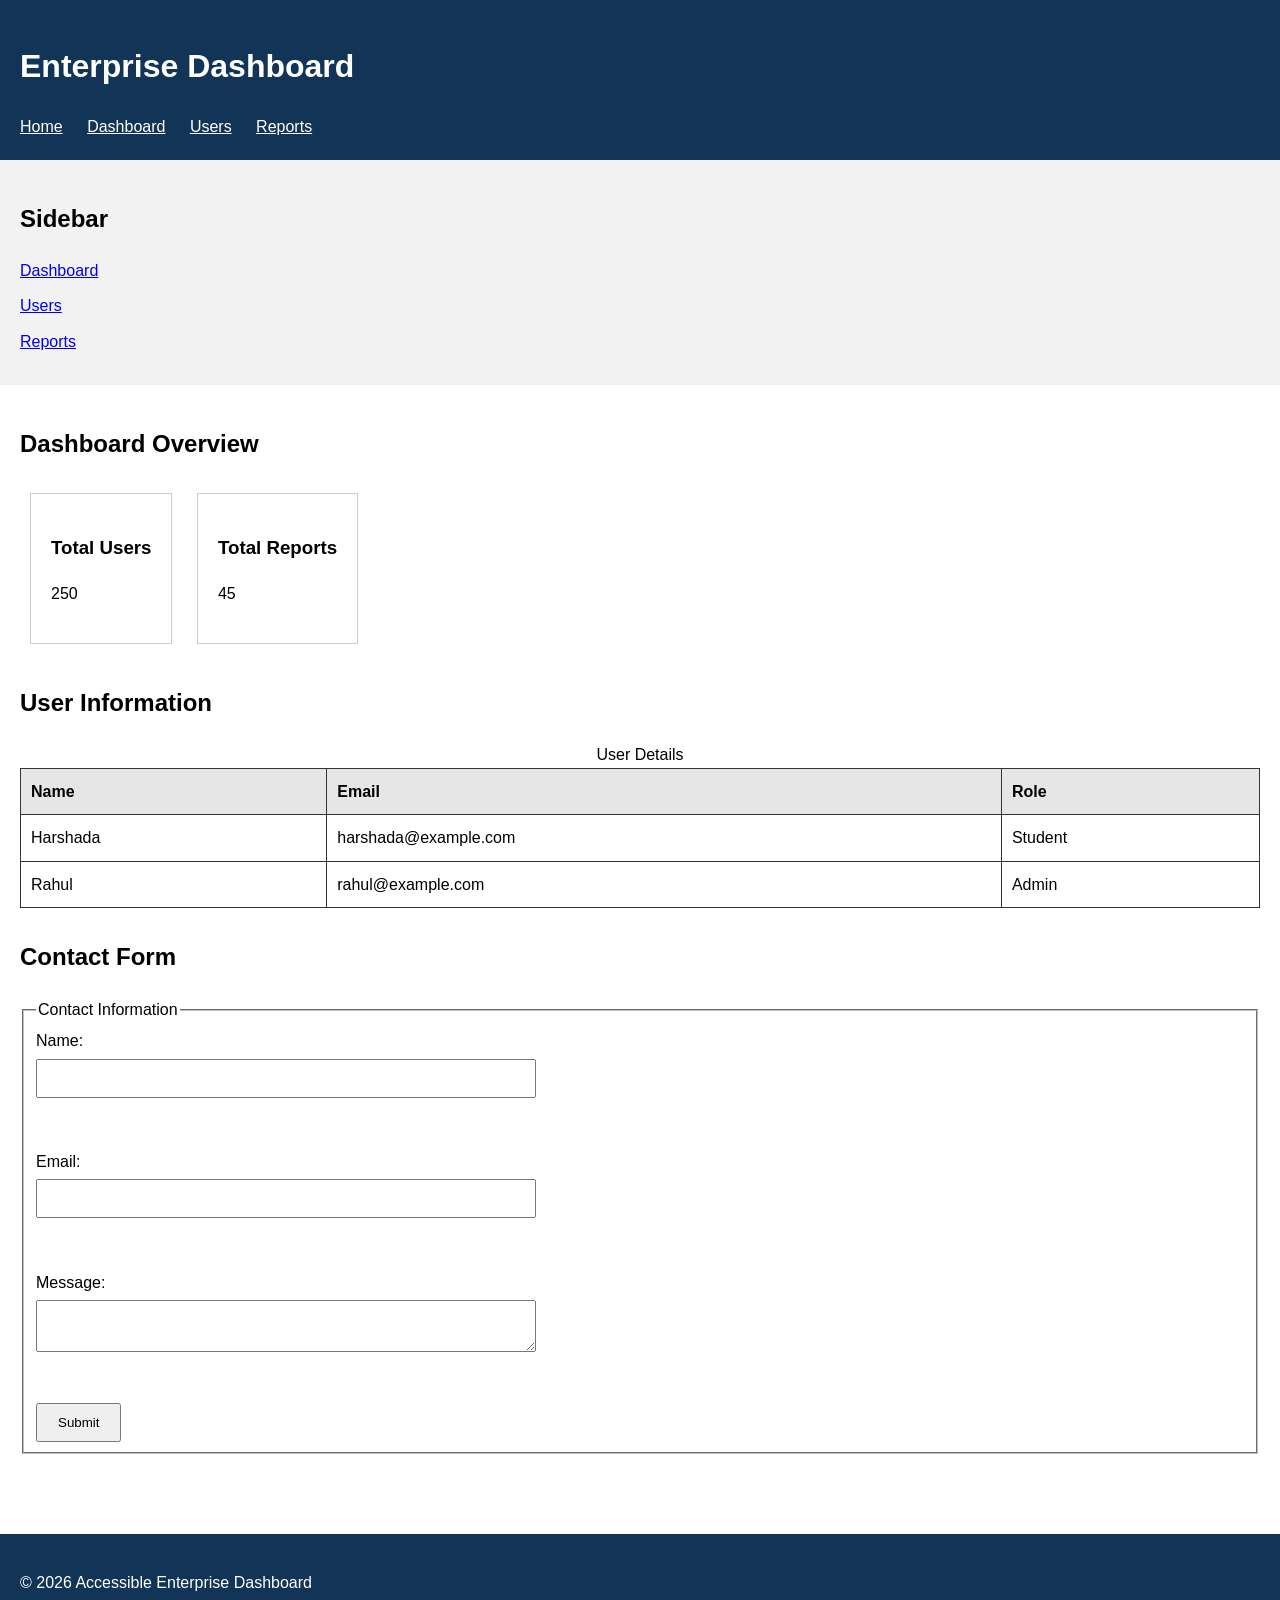
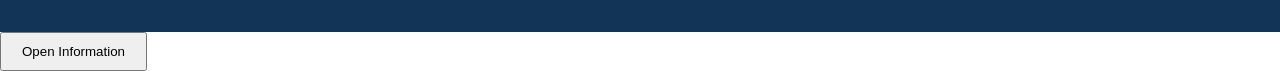
==== index.html @ a275347c "Fix project folder structure" ====
<!DOCTYPE html>
<html lang="en">

<head>
    <meta charset="UTF-8">
    <meta name="viewport" content="width=device-width, initial-scale=1.0">
    <title>Accessible Enterprise Dashboard</title>
    <link rel="stylesheet" href="css/style.css">
</head>

<body>

    <header>
        <h1>Enterprise Dashboard</h1>

        <nav aria-label="Main navigation">
            <a href="index.html">Home</a>
            <a href="pages/dashboard.html">Dashboard</a>
            <a href="pages/users.html">Users</a>
            <a href="pages/reports.html">Reports</a>
        </nav>
    </header>

    <aside>
        <h2>Sidebar</h2>

        <nav aria-label="Sidebar navigation">
            <a href="pages/dashboard.html">Dashboard</a>
            <a href="pages/users.html">Users</a>
            <a href="pages/reports.html">Reports</a>
        </nav>
    </aside>

    <main>

        <section>
            <h2>Dashboard Overview</h2>

            <article>
                <h3>Total Users</h3>
                <p>250</p>
            </article>

            <article>
                <h3>Total Reports</h3>
                <p>45</p>
            </article>
        </section>

        <section>
            <h2>User Information</h2>

            <table>
                <caption>User Details</caption>

                <thead>
                    <tr>
                        <th scope="col">Name</th>
                        <th scope="col">Email</th>
                        <th scope="col">Role</th>
                    </tr>
                </thead>

                <tbody>
                    <tr>
                        <td>Harshada</td>
                        <td>harshada@example.com</td>
                        <td>Student</td>
                    </tr>

                    <tr>
                        <td>Rahul</td>
                        <td>rahul@example.com</td>
                        <td>Admin</td>
                    </tr>
                </tbody>
            </table>
        </section>

        <section>
            <h2>Contact Form</h2>

            <form>

                <fieldset>

                    <legend>Contact Information</legend>

                    <label for="name">Name:</label>
                    <input
                        type="text"
                        id="name"
                        name="name"
                        required
                        aria-required="true">

                    <br><br>

                    <label for="email">Email:</label>
                    <input
                        type="email"
                        id="email"
                        name="email"
                        required
                        aria-required="true">

                    <br><br>

                    <label for="message">Message:</label>
                    <textarea
                        id="message"
                        name="message"
                        required></textarea>

                    <br><br>

                    <button type="submit">Submit</button>

                </fieldset>

            </form>
        </section>

    </main>

    <footer>
        <p>&copy; 2026 Accessible Enterprise Dashboard</p>
    </footer>
<dialog id="infoDialog">

    <h2>Dashboard Information</h2>

    <p>
        This dashboard provides accessible information about users,
        reports, and system activities.
    </p>

    <button
        type="button"
        onclick="document.getElementById('infoDialog').close()">
        Close
    </button>

</dialog>

<button
    type="button"
    onclick="document.getElementById('infoDialog').showModal()">
    Open Information
</button>
    
</body>

</html>
---- css/style.css ----
* {
    box-sizing: border-box;
}

body {
    margin: 0;
    font-family: Arial, sans-serif;
    line-height: 1.6;
}

header {
    background: #123456;
    color: white;
    padding: 20px;
}

header nav a {
    color: white;
    margin-right: 20px;
}

aside {
    padding: 20px;
    background: #f2f2f2;
}

aside a {
    display: block;
    margin-bottom: 10px;
}

main {
    padding: 20px;
}

section {
    margin-bottom: 30px;
}

article {
    display: inline-block;
    padding: 20px;
    margin: 10px;
    border: 1px solid #ccc;
}

table {
    width: 100%;
    border-collapse: collapse;
}

th,
td {
    border: 1px solid #333;
    padding: 10px;
    text-align: left;
}

th {
    background: #e6e6e6;
}

input,
textarea {
    display: block;
    width: 100%;
    max-width: 500px;
    padding: 10px;
    margin-top: 5px;
}

button {
    padding: 10px 20px;
    cursor: pointer;
}

footer {
    background: #123456;
    color: white;
    padding: 20px;
    margin-top: 30px;
}
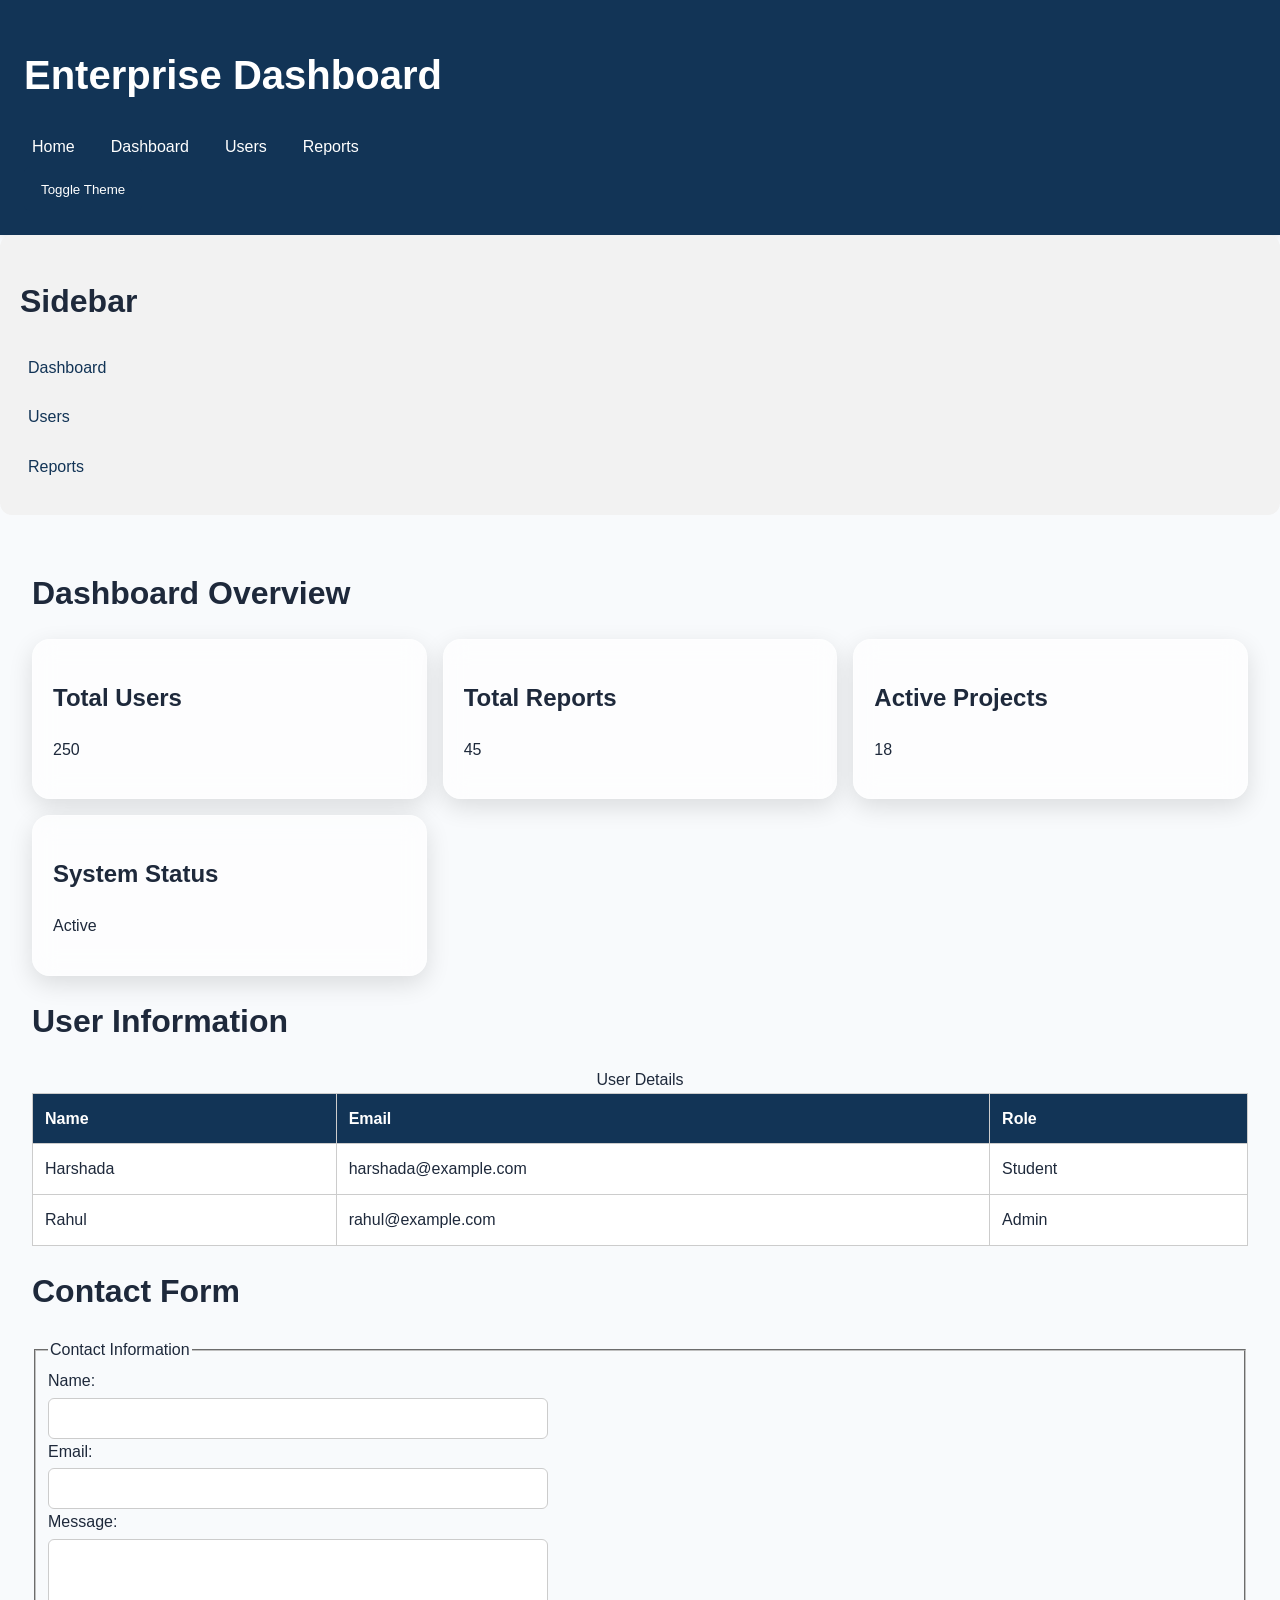
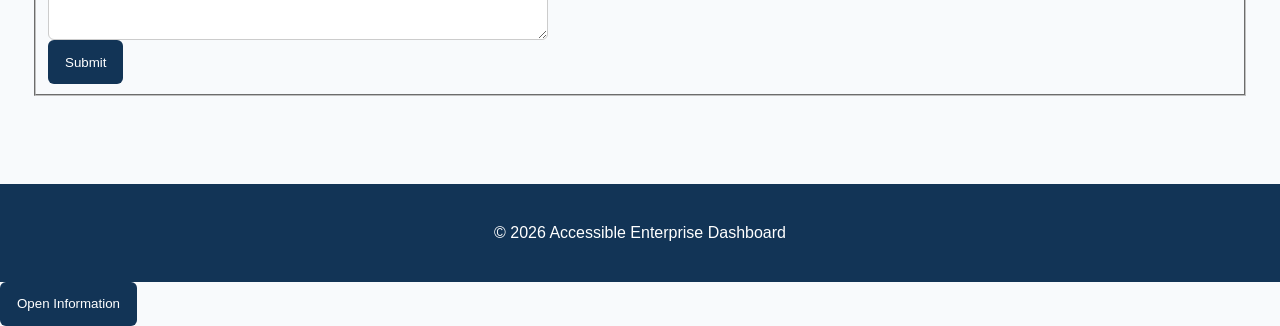
==== commit 572e68e8: "Implement responsive design tokens and mobile-first CSS" ====
--- a/index.html
+++ b/index.html
@@ -4,22 +4,45 @@
 <head>
     <meta charset="UTF-8">
     <meta name="viewport" content="width=device-width, initial-scale=1.0">
+
     <title>Accessible Enterprise Dashboard</title>
+
     <link rel="stylesheet" href="css/style.css">
 </head>
 
 <body>
 
+    <!-- =====================================================
+         HEADER
+         ===================================================== -->
+
     <header>
-        <h1>Enterprise Dashboard</h1>
-
-        <nav aria-label="Main navigation">
-            <a href="index.html">Home</a>
-            <a href="pages/dashboard.html">Dashboard</a>
-            <a href="pages/users.html">Users</a>
-            <a href="pages/reports.html">Reports</a>
-        </nav>
+        <div class="header-content">
+
+            <h1>Enterprise Dashboard</h1>
+
+            <nav aria-label="Main navigation">
+                <a href="index.html">Home</a>
+                <a href="pages/dashboard.html">Dashboard</a>
+                <a href="pages/users.html">Users</a>
+                <a href="pages/reports.html">Reports</a>
+            </nav>
+
+            <!-- Theme Control -->
+            <button
+                type="button"
+                id="themeToggle"
+                aria-label="Toggle dark and light theme">
+                Toggle Theme
+            </button>
+
+        </div>
     </header>
+
+
+    <!-- =====================================================
+         SIDEBAR
+         ===================================================== -->
 
     <aside>
         <h2>Sidebar</h2>
@@ -31,124 +54,333 @@
         </nav>
     </aside>
 
+
+    <!-- =====================================================
+         MAIN CONTENT
+         ===================================================== -->
+
     <main>
 
-        <section>
-            <h2>Dashboard Overview</h2>
-
-            <article>
-                <h3>Total Users</h3>
-                <p>250</p>
-            </article>
-
-            <article>
-                <h3>Total Reports</h3>
-                <p>45</p>
-            </article>
+        <!-- =================================================
+             DASHBOARD OVERVIEW
+             ================================================= -->
+
+        <section aria-labelledby="dashboard-heading">
+
+            <h2 id="dashboard-heading">
+                Dashboard Overview
+            </h2>
+
+            <!-- Responsive CSS Grid -->
+            <div class="dashboard-grid">
+
+                <!-- Card 1 -->
+                <article class="glass-card">
+
+                    <h3>Total Users</h3>
+
+                    <p>250</p>
+
+                </article>
+
+
+                <!-- Card 2 -->
+                <article class="glass-card">
+
+                    <h3>Total Reports</h3>
+
+                    <p>45</p>
+
+                </article>
+
+
+                <!-- Card 3 -->
+                <article class="glass-card">
+
+                    <h3>Active Projects</h3>
+
+                    <p>18</p>
+
+                </article>
+
+
+                <!-- Card 4 -->
+                <article class="glass-card">
+
+                    <h3>System Status</h3>
+
+                    <p>Active</p>
+
+                </article>
+
+            </div>
+
         </section>
 
-        <section>
-            <h2>User Information</h2>
-
-            <table>
-                <caption>User Details</caption>
-
-                <thead>
-                    <tr>
-                        <th scope="col">Name</th>
-                        <th scope="col">Email</th>
-                        <th scope="col">Role</th>
-                    </tr>
-                </thead>
-
-                <tbody>
-                    <tr>
-                        <td>Harshada</td>
-                        <td>harshada@example.com</td>
-                        <td>Student</td>
-                    </tr>
-
-                    <tr>
-                        <td>Rahul</td>
-                        <td>rahul@example.com</td>
-                        <td>Admin</td>
-                    </tr>
-                </tbody>
-            </table>
+
+        <!-- =================================================
+             USER INFORMATION
+             ================================================= -->
+
+        <section aria-labelledby="users-heading">
+
+            <h2 id="users-heading">
+                User Information
+            </h2>
+
+            <!-- Responsive table container -->
+            <div class="table-container">
+
+                <table>
+
+                    <caption>
+                        User Details
+                    </caption>
+
+                    <thead>
+
+                        <tr>
+
+                            <th scope="col">
+                                Name
+                            </th>
+
+                            <th scope="col">
+                                Email
+                            </th>
+
+                            <th scope="col">
+                                Role
+                            </th>
+
+                        </tr>
+
+                    </thead>
+
+                    <tbody>
+
+                        <tr>
+
+                            <td>
+                                Harshada
+                            </td>
+
+                            <td>
+                                harshada@example.com
+                            </td>
+
+                            <td>
+                                Student
+                            </td>
+
+                        </tr>
+
+                        <tr>
+
+                            <td>
+                                Rahul
+                            </td>
+
+                            <td>
+                                rahul@example.com
+                            </td>
+
+                            <td>
+                                Admin
+                            </td>
+
+                        </tr>
+
+                    </tbody>
+
+                </table>
+
+            </div>
+
         </section>
 
-        <section>
-            <h2>Contact Form</h2>
+
+        <!-- =================================================
+             CONTACT FORM
+             ================================================= -->
+
+        <section aria-labelledby="contact-heading">
+
+            <h2 id="contact-heading">
+                Contact Form
+            </h2>
 
             <form>
 
                 <fieldset>
 
-                    <legend>Contact Information</legend>
-
-                    <label for="name">Name:</label>
+                    <legend>
+                        Contact Information
+                    </legend>
+
+
+                    <!-- Name -->
+                    <label for="name">
+                        Name:
+                    </label>
+
                     <input
                         type="text"
                         id="name"
                         name="name"
+                        autocomplete="name"
                         required
                         aria-required="true">
 
-                    <br><br>
-
-                    <label for="email">Email:</label>
+
+                    <!-- Email -->
+                    <label for="email">
+                        Email:
+                    </label>
+
                     <input
                         type="email"
                         id="email"
                         name="email"
+                        autocomplete="email"
                         required
                         aria-required="true">
 
-                    <br><br>
-
-                    <label for="message">Message:</label>
+
+                    <!-- Message -->
+                    <label for="message">
+                        Message:
+                    </label>
+
                     <textarea
                         id="message"
                         name="message"
-                        required></textarea>
-
-                    <br><br>
-
-                    <button type="submit">Submit</button>
+                        rows="5"
+                        required
+                        aria-required="true"></textarea>
+
+
+                    <!-- Submit -->
+                    <button type="submit">
+                        Submit
+                    </button>
 
                 </fieldset>
 
             </form>
+
         </section>
 
     </main>
 
+
+    <!-- =====================================================
+         FOOTER
+         ===================================================== -->
+
     <footer>
-        <p>&copy; 2026 Accessible Enterprise Dashboard</p>
+
+        <p>
+            &copy; 2026 Accessible Enterprise Dashboard
+        </p>
+
     </footer>
-<dialog id="infoDialog">
-
-    <h2>Dashboard Information</h2>
-
-    <p>
-        This dashboard provides accessible information about users,
-        reports, and system activities.
-    </p>
-
+
+
+    <!-- =====================================================
+         INFORMATION DIALOG
+         ===================================================== -->
+
+    <dialog id="infoDialog">
+
+        <h2>
+            Dashboard Information
+        </h2>
+
+        <p>
+            This dashboard provides accessible information
+            about users, reports, and system activities.
+        </p>
+
+        <button
+            type="button"
+            id="closeDialog">
+            Close
+        </button>
+
+    </dialog>
+
+
+    <!-- Open Dialog Button -->
     <button
         type="button"
-        onclick="document.getElementById('infoDialog').close()">
-        Close
+        id="openDialog"
+        aria-controls="infoDialog">
+        Open Information
     </button>
 
-</dialog>
-
-<button
-    type="button"
-    onclick="document.getElementById('infoDialog').showModal()">
-    Open Information
-</button>
-    
+
+    <!-- =====================================================
+         THEME & DIALOG JAVASCRIPT
+         ===================================================== -->
+
+    <script>
+        /* ================================================
+           DARK / LIGHT THEME
+           ================================================ */
+
+        const themeToggle =
+            document.getElementById("themeToggle");
+
+        themeToggle.addEventListener("click", function () {
+
+            const html = document.documentElement;
+
+            const currentTheme =
+                html.getAttribute("data-theme");
+
+            if (currentTheme === "dark") {
+
+                html.setAttribute("data-theme", "light");
+
+            } else {
+
+                html.setAttribute("data-theme", "dark");
+
+            }
+
+        });
+
+
+        /* ================================================
+           INFORMATION DIALOG
+           ================================================ */
+
+        const infoDialog =
+            document.getElementById("infoDialog");
+
+        const openDialog =
+            document.getElementById("openDialog");
+
+        const closeDialog =
+            document.getElementById("closeDialog");
+
+
+        openDialog.addEventListener("click", function () {
+
+            infoDialog.showModal();
+
+        });
+
+
+        closeDialog.addEventListener("click", function () {
+
+            infoDialog.close();
+
+        });
+
+    </script>
+
 </body>
 
-</html>
+</html>
--- a/css/style.css
+++ b/css/style.css
@@ -1,82 +1,693 @@
+/* =========================================================
+   RESPONSIVE DESIGN TOKENS & MOBILE-FIRST CSS ARCHITECTURE
+   ========================================================= */
+
+/* =========================================================
+   1. DESIGN TOKENS
+   ========================================================= */
+
+:root {
+    /* Brand Colors */
+    --color-primary: #123456;
+    --color-primary-light: #345678;
+    --color-primary-dark: #0b2239;
+
+    /* Background Colors */
+    --color-background: #f8fafc;
+    --color-surface: #ffffff;
+    --color-surface-secondary: #f2f2f2;
+
+    /* Text Colors */
+    --color-text: #1e293b;
+    --color-text-muted: #64748b;
+    --color-text-light: #ffffff;
+
+    /* Border Colors */
+    --color-border: #cccccc;
+
+    /* Status Colors */
+    --color-success: #16a34a;
+    --color-warning: #f59e0b;
+    --color-danger: #dc2626;
+
+    /* Typography */
+    --font-family: Arial, sans-serif;
+
+    --font-size-small: 0.875rem;
+    --font-size-base: 1rem;
+    --font-size-large: 1.25rem;
+    --font-size-heading: 2rem;
+
+    --line-height-base: 1.6;
+
+    /* Spacing Tokens */
+    --space-1: 0.25rem;
+    --space-2: 0.5rem;
+    --space-3: 0.75rem;
+    --space-4: 1rem;
+    --space-5: 1.25rem;
+    --space-6: 1.5rem;
+    --space-8: 2rem;
+    --space-10: 2.5rem;
+
+    /* Border Radius */
+    --radius-small: 6px;
+    --radius-medium: 12px;
+    --radius-large: 18px;
+    --radius-full: 999px;
+
+    /* Shadows */
+    --shadow-small: 0 2px 8px rgba(0, 0, 0, 0.08);
+    --shadow-medium: 0 8px 24px rgba(0, 0, 0, 0.12);
+
+    /* Transitions */
+    --transition-fast: 0.2s ease;
+    --transition-normal: 0.3s ease;
+}
+
+
+/* =========================================================
+   2. DARK THEME VARIABLES
+   ========================================================= */
+
+[data-theme="dark"] {
+    --color-background: #0f172a;
+    --color-surface: #1e293b;
+    --color-surface-secondary: #334155;
+
+    --color-text: #f8fafc;
+    --color-text-muted: #cbd5e1;
+    --color-text-light: #ffffff;
+
+    --color-border: #475569;
+
+    --color-primary: #60a5fa;
+    --color-primary-light: #93c5fd;
+    --color-primary-dark: #2563eb;
+
+    --shadow-small: 0 2px 8px rgba(0, 0, 0, 0.3);
+    --shadow-medium: 0 8px 24px rgba(0, 0, 0, 0.4);
+}
+
+
+/* =========================================================
+   3. GLOBAL RESET
+   ========================================================= */
+
 * {
     box-sizing: border-box;
 }
 
+html {
+    scroll-behavior: smooth;
+}
+
 body {
     margin: 0;
-    font-family: Arial, sans-serif;
-    line-height: 1.6;
-}
+    font-family: var(--font-family);
+    font-size: var(--font-size-base);
+    line-height: var(--line-height-base);
+
+    background: var(--color-background);
+    color: var(--color-text);
+
+    /* Prevent horizontal scrolling */
+    overflow-x: hidden;
+
+    transition:
+        background-color var(--transition-normal),
+        color var(--transition-normal);
+}
+
+
+/* =========================================================
+   4. RESPONSIVE MEDIA
+   ========================================================= */
+
+img {
+    display: block;
+    max-width: 100%;
+    height: auto;
+}
+
+video,
+iframe {
+    max-width: 100%;
+}
+
+
+/* =========================================================
+   5. HEADINGS & TEXT
+   ========================================================= */
+
+h1,
+h2,
+h3,
+h4,
+h5,
+h6 {
+    line-height: 1.2;
+    overflow-wrap: break-word;
+}
+
+h1 {
+    font-size: clamp(1.75rem, 5vw, 2.5rem);
+}
+
+h2 {
+    font-size: clamp(1.4rem, 4vw, 2rem);
+}
+
+h3 {
+    font-size: clamp(1.2rem, 3vw, 1.5rem);
+}
+
+p {
+    overflow-wrap: break-word;
+}
+
+
+/* =========================================================
+   6. HEADER
+   ========================================================= */
 
 header {
-    background: #123456;
-    color: white;
-    padding: 20px;
+    background: var(--color-primary);
+    color: var(--color-text-light);
+
+    padding: var(--space-4);
+
+    box-shadow: var(--shadow-small);
+
+    transition:
+        background-color var(--transition-normal),
+        box-shadow var(--transition-normal);
+}
+
+
+/* =========================================================
+   7. HEADER NAVIGATION - FLEXBOX
+   ========================================================= */
+
+header nav {
+    display: flex;
+    flex-direction: column;
+    gap: var(--space-2);
+
+    flex-wrap: wrap;
 }
 
 header nav a {
-    color: white;
-    margin-right: 20px;
-}
+    color: var(--color-text-light);
+
+    margin-right: 0;
+
+    padding: var(--space-2);
+
+    text-decoration: none;
+
+    border-radius: var(--radius-small);
+
+    transition:
+        background-color var(--transition-fast),
+        transform var(--transition-fast);
+}
+
+header nav a:hover,
+header nav a:focus {
+    background: rgba(255, 255, 255, 0.15);
+    transform: translateY(-2px);
+}
+
+
+/* =========================================================
+   8. ASIDE
+   ========================================================= */
 
 aside {
-    padding: 20px;
-    background: #f2f2f2;
+    padding: var(--space-4);
+
+    background: var(--color-surface-secondary);
+
+    border-radius: var(--radius-medium);
+
+    transition:
+        background-color var(--transition-normal),
+        box-shadow var(--transition-normal);
 }
 
 aside a {
     display: block;
-    margin-bottom: 10px;
-}
+
+    margin-bottom: var(--space-2);
+
+    padding: var(--space-2);
+
+    color: var(--color-primary);
+
+    text-decoration: none;
+
+    border-radius: var(--radius-small);
+
+    transition:
+        background-color var(--transition-fast),
+        transform var(--transition-fast);
+}
+
+aside a:hover,
+aside a:focus {
+    background: rgba(18, 52, 86, 0.1);
+    transform: translateX(4px);
+}
+
+
+/* =========================================================
+   9. MAIN CONTENT
+   ========================================================= */
 
 main {
-    padding: 20px;
-}
+    width: 100%;
+    max-width: 1440px;
+
+    margin: 0 auto;
+
+    padding: var(--space-4);
+}
+
+
+/* =========================================================
+   10. SECTIONS
+   ========================================================= */
 
 section {
-    margin-bottom: 30px;
-}
+    margin-bottom: var(--space-6);
+}
+
+
+/* =========================================================
+   11. RESPONSIVE DASHBOARD GRID
+   ========================================================= */
+
+.dashboard-grid {
+    display: grid;
+
+    /* Mobile-first: one column */
+    grid-template-columns: 1fr;
+
+    gap: var(--space-4);
+
+    width: 100%;
+}
+
+
+/* =========================================================
+   12. ARTICLE / CARD
+   ========================================================= */
 
 article {
-    display: inline-block;
-    padding: 20px;
-    margin: 10px;
-    border: 1px solid #ccc;
+    display: block;
+
+    width: 100%;
+    min-width: 0;
+
+    padding: var(--space-4);
+    margin: 0;
+
+    background: var(--color-surface);
+
+    color: var(--color-text);
+
+    border: 1px solid var(--color-border);
+
+    border-radius: var(--radius-medium);
+
+    box-shadow: var(--shadow-small);
+
+    transition:
+        transform var(--transition-normal),
+        box-shadow var(--transition-normal),
+        background-color var(--transition-normal);
+}
+
+article:hover {
+    transform: translateY(-4px);
+    box-shadow: var(--shadow-medium);
+}
+
+
+/* =========================================================
+   13. GLASSMORPHISM
+   ========================================================= */
+
+.glass-card {
+    background: rgba(255, 255, 255, 0.65);
+
+    backdrop-filter: blur(12px);
+    -webkit-backdrop-filter: blur(12px);
+
+    border: 1px solid rgba(255, 255, 255, 0.4);
+
+    border-radius: var(--radius-large);
+
+    box-shadow: var(--shadow-medium);
+}
+
+[data-theme="dark"] .glass-card {
+    background: rgba(30, 41, 59, 0.65);
+
+    border: 1px solid rgba(255, 255, 255, 0.1);
+}
+
+
+/* =========================================================
+   14. RESPONSIVE TABLE
+   ========================================================= */
+
+.table-container {
+    width: 100%;
+
+    overflow-x: auto;
+
+    -webkit-overflow-scrolling: touch;
 }
 
 table {
     width: 100%;
+
+    min-width: 500px;
+
     border-collapse: collapse;
+
+    background: var(--color-surface);
+
+    color: var(--color-text);
 }
 
 th,
 td {
-    border: 1px solid #333;
-    padding: 10px;
+    border: 1px solid var(--color-border);
+
+    padding: var(--space-3);
+
     text-align: left;
+
+    overflow-wrap: break-word;
 }
 
 th {
-    background: #e6e6e6;
-}
+    background: var(--color-primary);
+
+    color: var(--color-text-light);
+}
+
+
+/* =========================================================
+   15. FORM ELEMENTS
+   ========================================================= */
 
 input,
-textarea {
+textarea,
+select {
     display: block;
+
     width: 100%;
+
     max-width: 500px;
-    padding: 10px;
-    margin-top: 5px;
-}
+
+    padding: var(--space-3);
+
+    margin-top: var(--space-1);
+
+    color: var(--color-text);
+
+    background: var(--color-surface);
+
+    border: 1px solid var(--color-border);
+
+    border-radius: var(--radius-small);
+
+    transition:
+        border-color var(--transition-fast),
+        box-shadow var(--transition-fast),
+        background-color var(--transition-normal);
+}
+
+input:focus,
+textarea:focus,
+select:focus {
+    outline: 2px solid var(--color-primary-light);
+    outline-offset: 2px;
+
+    box-shadow: var(--shadow-small);
+}
+
+
+/* =========================================================
+   16. BUTTONS
+   ========================================================= */
 
 button {
-    padding: 10px 20px;
+    display: inline-flex;
+
+    align-items: center;
+    justify-content: center;
+
+    padding: var(--space-2) var(--space-4);
+
+    min-height: 44px;
+
+    border: 1px solid transparent;
+
+    border-radius: var(--radius-small);
+
+    background: var(--color-primary);
+
+    color: var(--color-text-light);
+
     cursor: pointer;
-}
+
+    transition:
+        transform var(--transition-fast),
+        box-shadow var(--transition-fast),
+        background-color var(--transition-fast);
+}
+
+button:hover {
+    transform: translateY(-2px);
+
+    box-shadow: var(--shadow-small);
+
+    background: var(--color-primary-dark);
+}
+
+button:focus-visible {
+    outline: 2px solid var(--color-primary-light);
+    outline-offset: 3px;
+}
+
+
+/* =========================================================
+   17. FLEXBOX UTILITY
+   ========================================================= */
+
+.flex-row {
+    display: flex;
+
+    flex-direction: column;
+
+    gap: var(--space-3);
+
+    flex-wrap: wrap;
+}
+
+.flex-between {
+    display: flex;
+
+    flex-direction: column;
+
+    gap: var(--space-3);
+
+    justify-content: space-between;
+
+    align-items: flex-start;
+}
+
+
+/* =========================================================
+   18. FOOTER
+   ========================================================= */
 
 footer {
-    background: #123456;
-    color: white;
-    padding: 20px;
-    margin-top: 30px;
-}
+    background: var(--color-primary);
+
+    color: var(--color-text-light);
+
+    padding: var(--space-5);
+
+    margin-top: var(--space-8);
+
+    text-align: center;
+}
+
+
+/* =========================================================
+   19. 320px BREAKPOINT
+   ========================================================= */
+
+@media (min-width: 320px) {
+
+    header {
+        padding: var(--space-5);
+    }
+
+    main {
+        padding: var(--space-4);
+    }
+
+    article {
+        padding: var(--space-5);
+    }
+
+}
+
+
+/* =========================================================
+   20. 768px BREAKPOINT - TABLET
+   ========================================================= */
+
+@media (min-width: 768px) {
+
+    header {
+        padding: var(--space-6);
+    }
+
+    header nav {
+        flex-direction: row;
+
+        align-items: center;
+    }
+
+    header nav a {
+        margin-right: var(--space-3);
+    }
+
+    main {
+        padding: var(--space-6);
+    }
+
+    aside {
+        padding: var(--space-5);
+    }
+
+    /* Two-column responsive grid */
+    .dashboard-grid {
+        grid-template-columns: repeat(
+            2,
+            minmax(0, 1fr)
+        );
+    }
+
+    /* Flexbox becomes horizontal */
+    .flex-row {
+        flex-direction: row;
+
+        align-items: center;
+    }
+
+    .flex-between {
+        flex-direction: row;
+
+        align-items: center;
+    }
+
+}
+
+
+/* =========================================================
+   21. 1024px BREAKPOINT - DESKTOP
+   ========================================================= */
+
+@media (min-width: 1024px) {
+
+    main {
+        padding: var(--space-8);
+    }
+
+    /* Three-column responsive grid */
+    .dashboard-grid {
+        grid-template-columns: repeat(
+            3,
+            minmax(0, 1fr)
+        );
+    }
+
+}
+
+
+/* =========================================================
+   22. 1440px BREAKPOINT - LARGE DESKTOP
+   ========================================================= */
+
+@media (min-width: 1440px) {
+
+    main {
+        padding: var(--space-8);
+    }
+
+    /* Four-column responsive grid */
+    .dashboard-grid {
+        grid-template-columns: repeat(
+            4,
+            minmax(0, 1fr)
+        );
+    }
+
+}
+
+
+/* =========================================================
+   23. ACCESSIBILITY / REDUCED MOTION
+   ========================================================= */
+
+@media (prefers-reduced-motion: reduce) {
+
+    *,
+    *::before,
+    *::after {
+        scroll-behavior: auto !important;
+
+        transition-duration: 0.01ms !important;
+
+        animation-duration: 0.01ms !important;
+
+        animation-iteration-count: 1 !important;
+    }
+
+}
+
+
+/* =========================================================
+   24. MOBILE SAFETY
+   ========================================================= */
+
+@media (max-width: 767px) {
+
+    /* Prevent fixed-width content from overflowing */
+    .dashboard-grid,
+    article,
+    section,
+    main,
+    aside {
+        max-width: 100%;
+    }
+
+    /* Make long text wrap */
+    h1,
+    h2,
+    h3,
+    p,
+    a {
+        overflow-wrap: anywhere;
+    }
+
+}
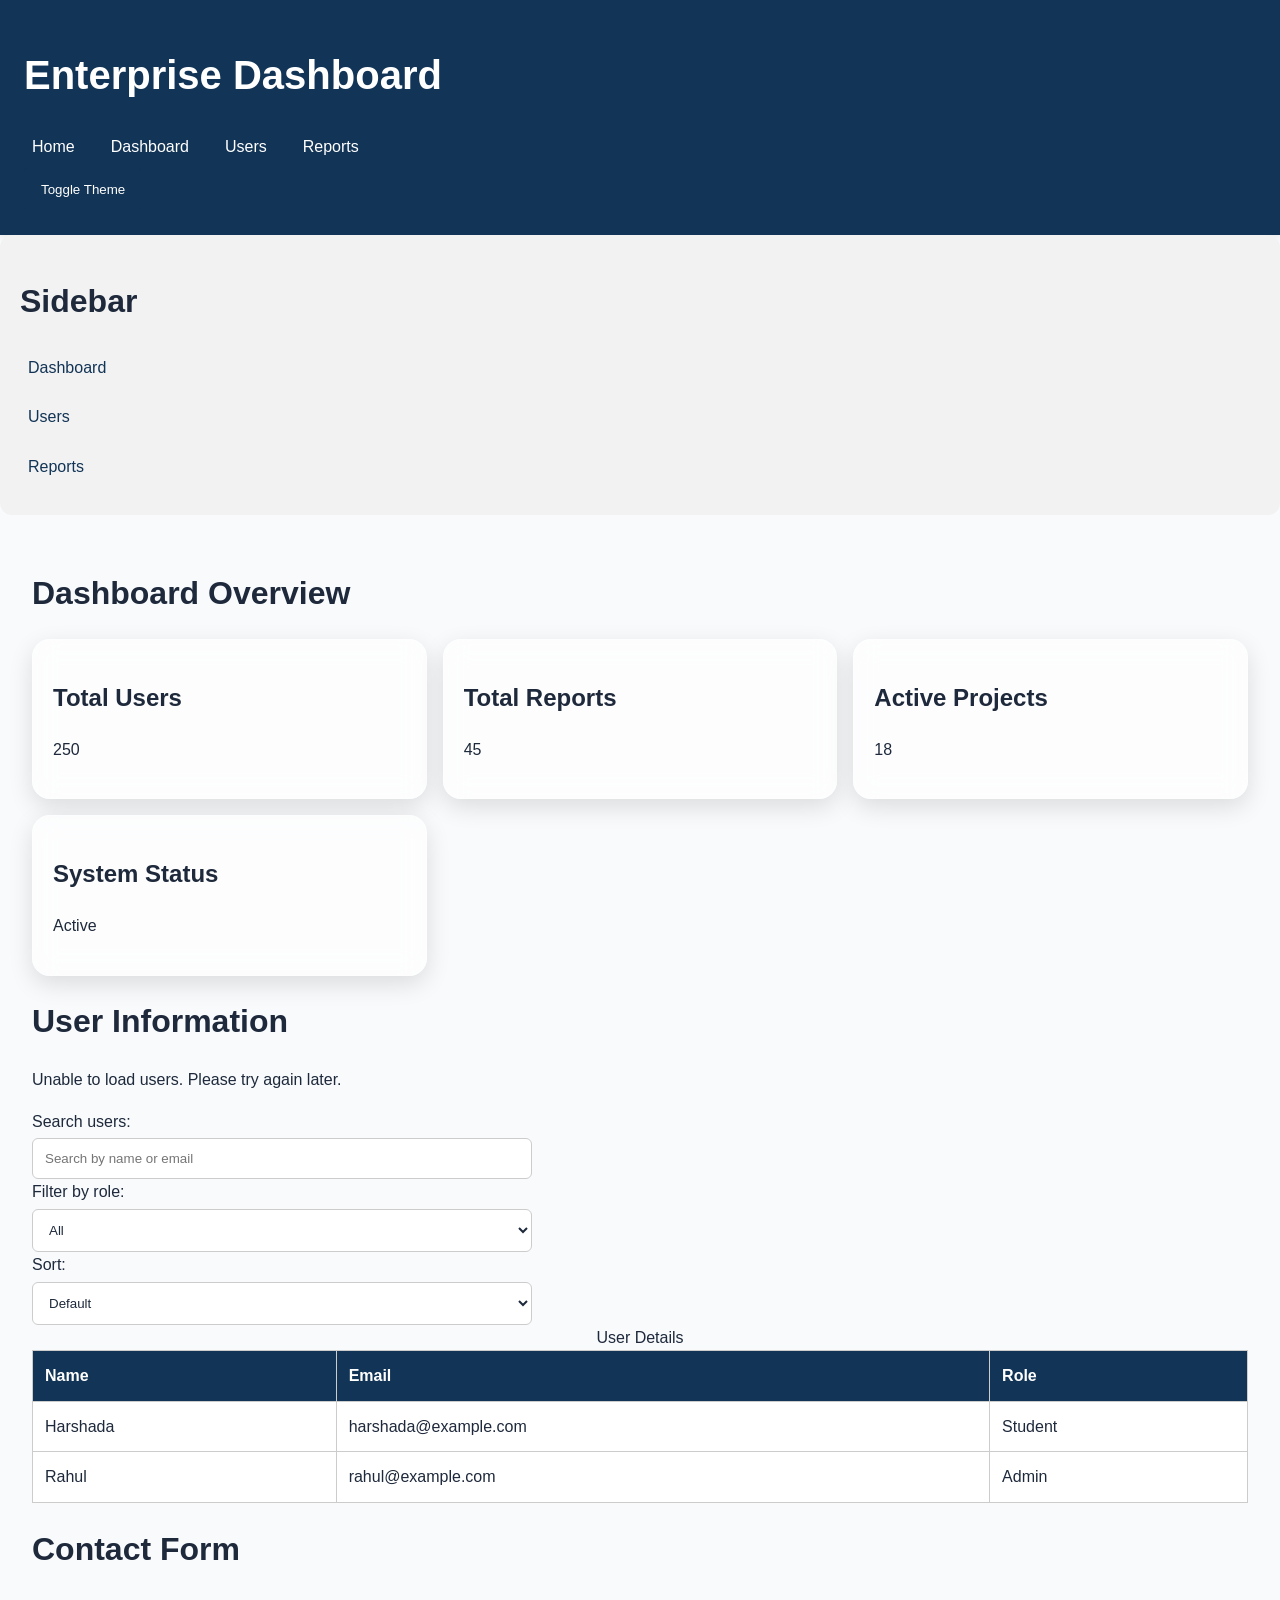
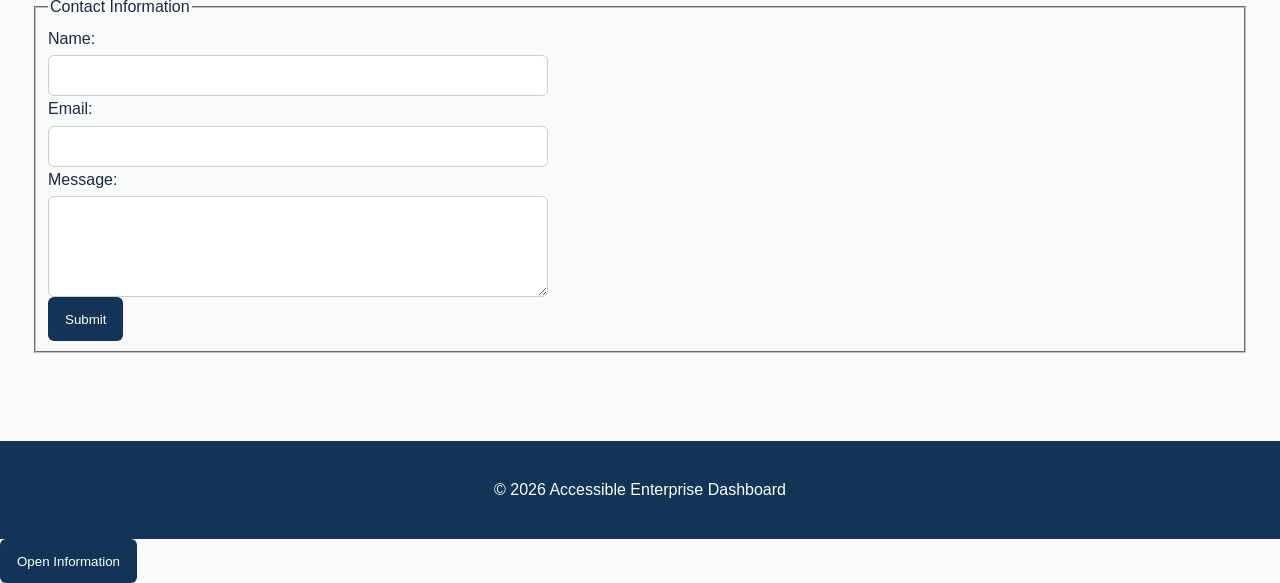
==== commit 1c668395: "Update index.html Connect API and application JavaScript" ====
--- a/index.html
+++ b/index.html
@@ -380,7 +380,10 @@
         });
 
     </script>
-
+<script src="js/script.js"></script>    
+<script src="js/api.js"></script>
+<script src="js/app.js"></script>
+    
 </body>
 
-</html>+</html>
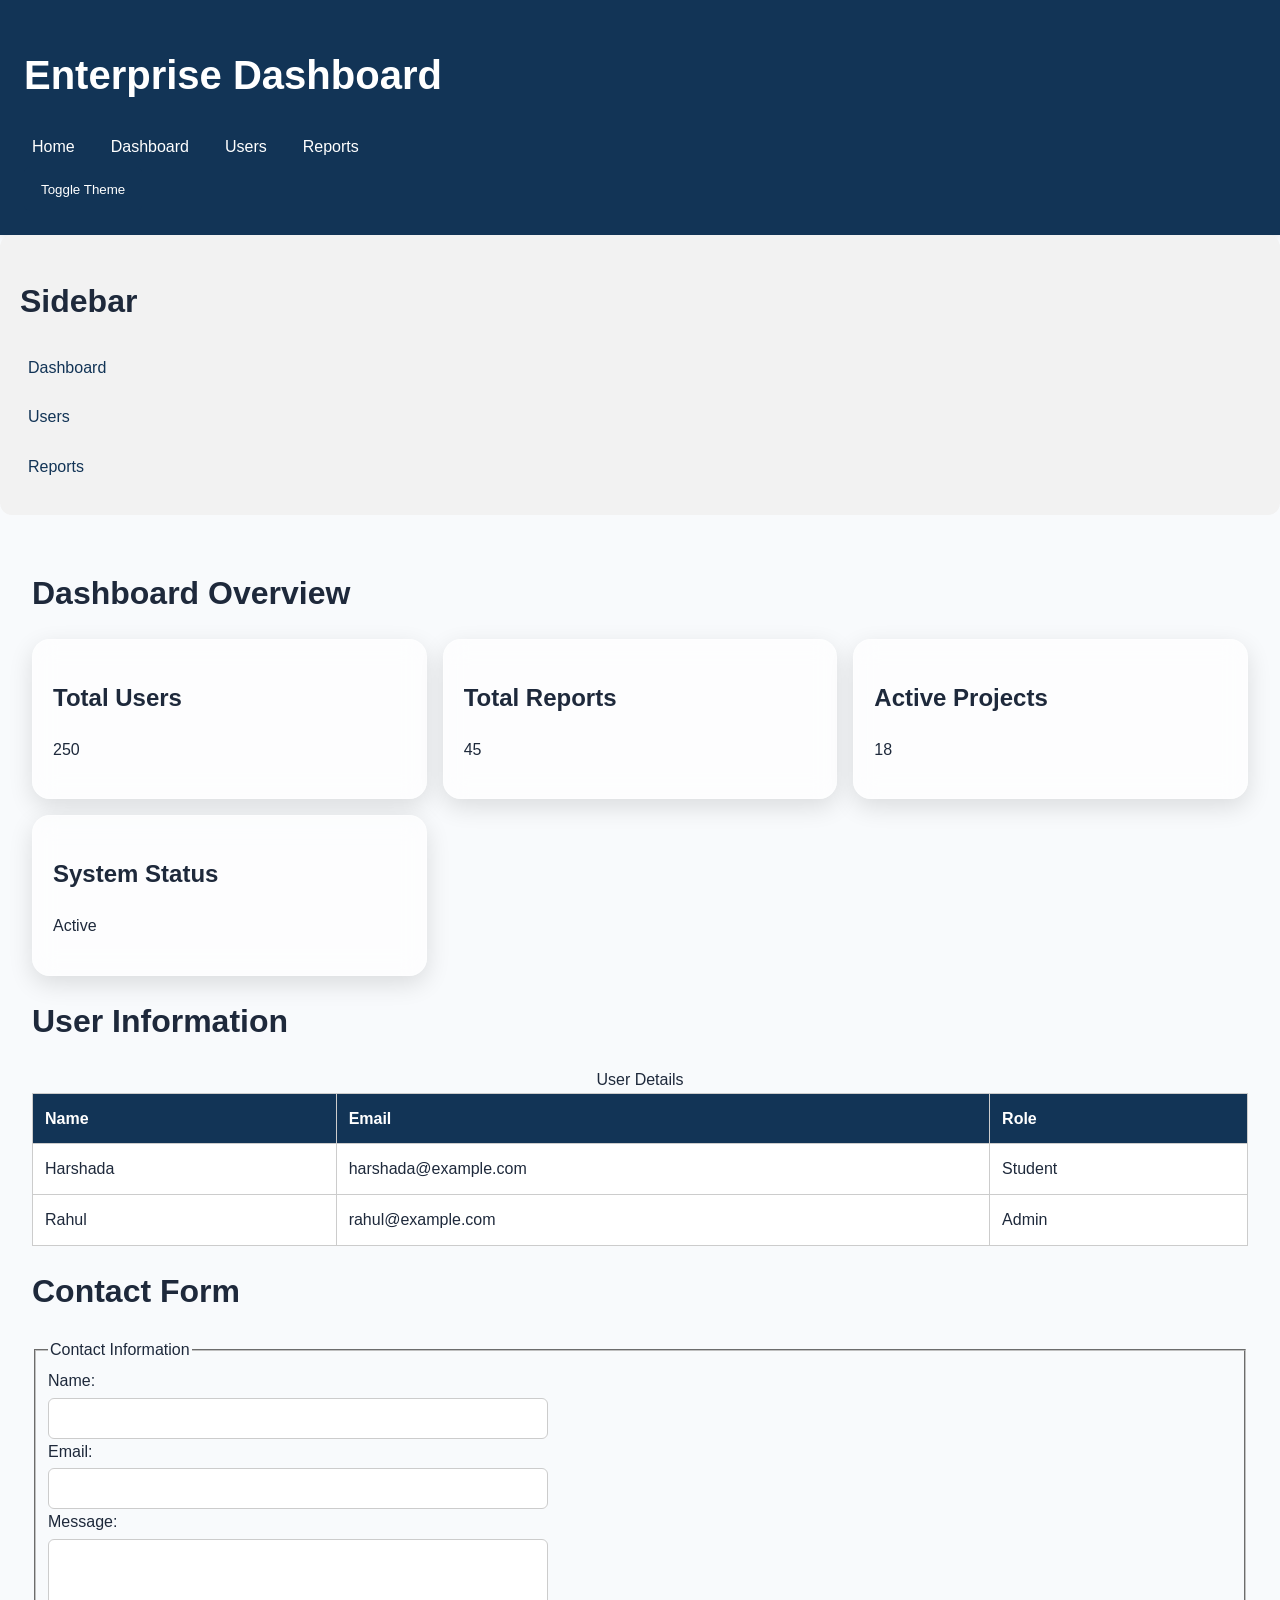
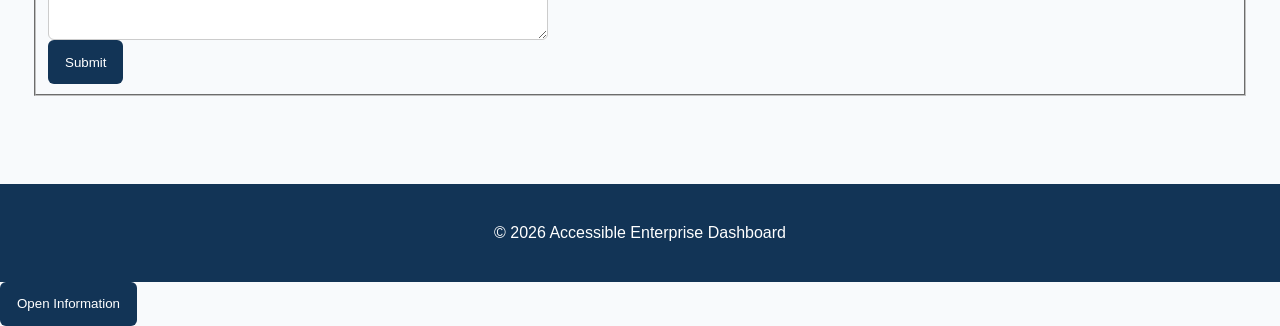
==== commit b473a3eb: "Update index.html" ====
--- a/index.html
+++ b/index.html
@@ -380,9 +380,8 @@
         });
 
     </script>
-<script src="js/script.js"></script>    
-<script src="js/api.js"></script>
-<script src="js/app.js"></script>
+   
+<script type="module" src="js/app.js"></script>
     
 </body>
 
